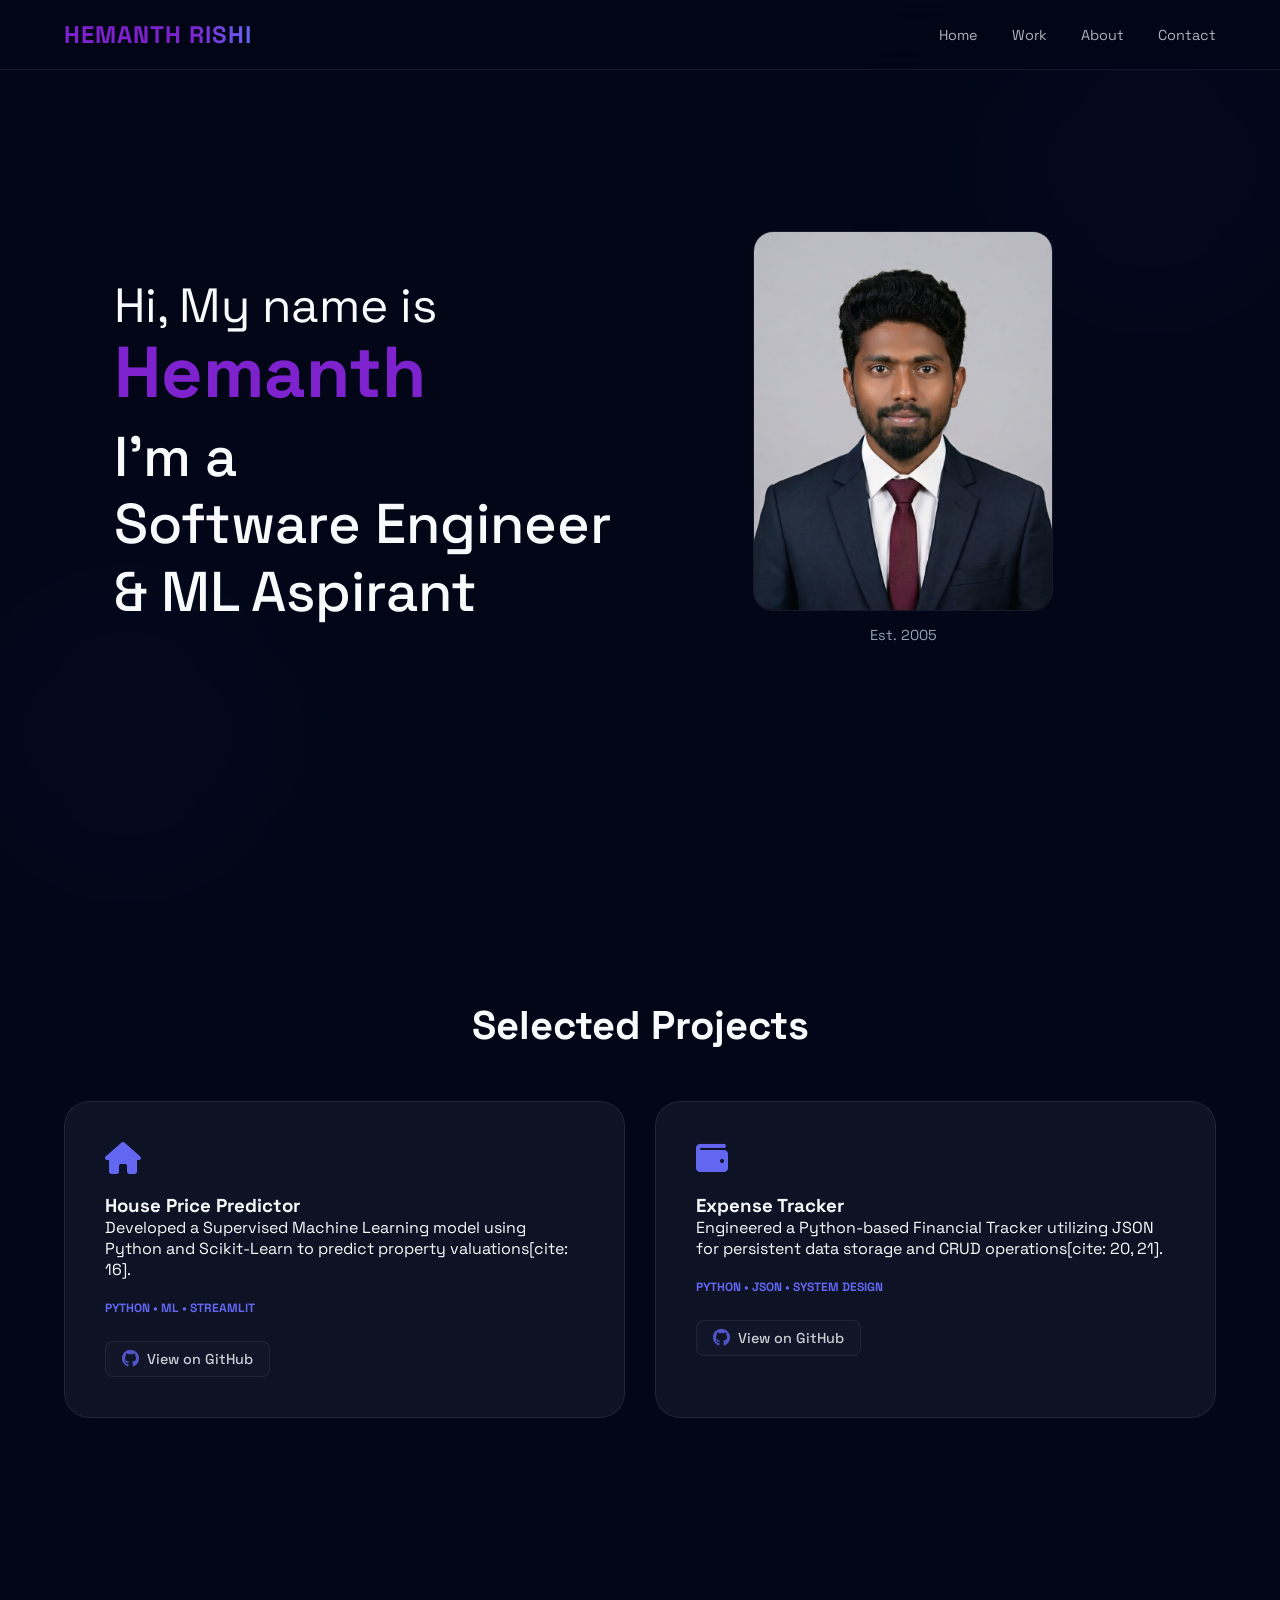
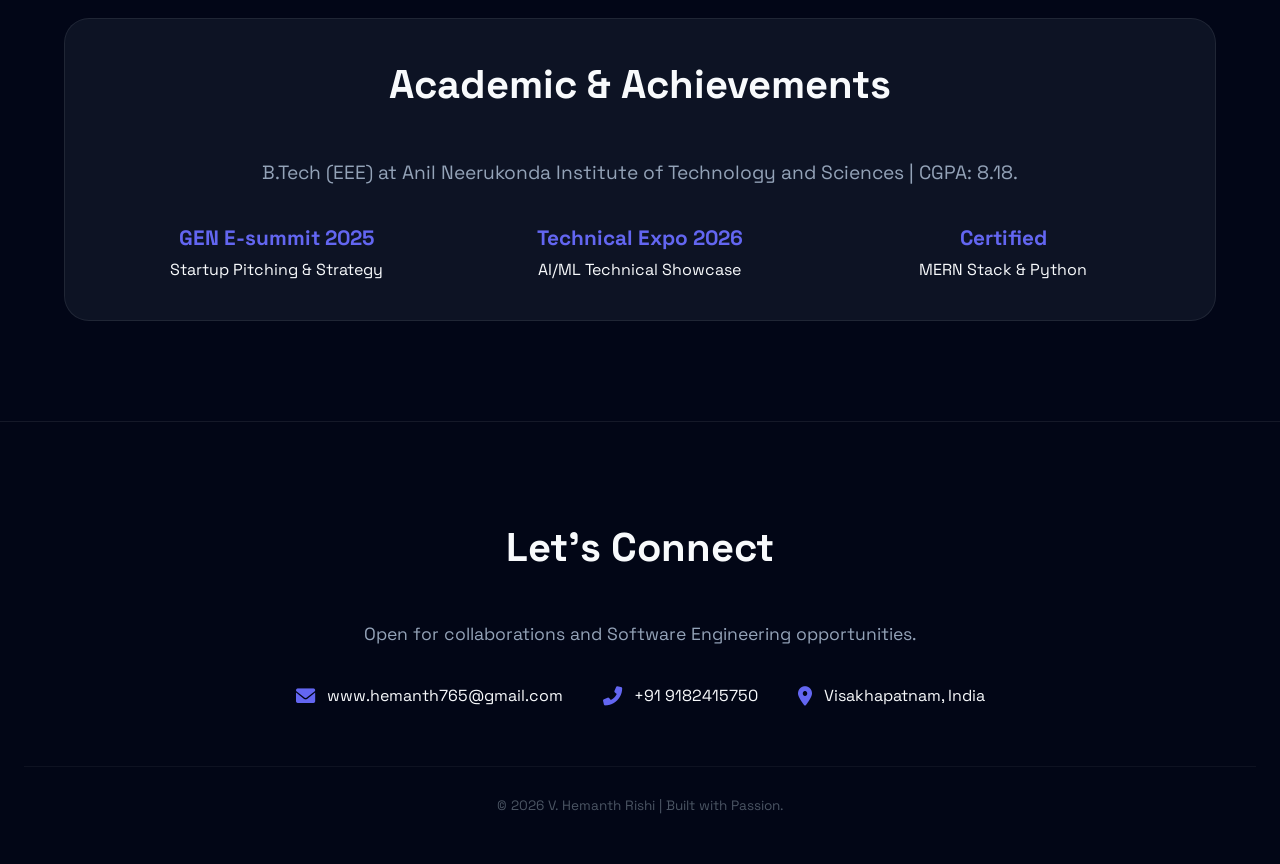
==== index.html @ 0fda550f "Rename portfolio.html to index.html" ====
<!DOCTYPE html>
<html lang="en">
<head>
    <meta charset="UTF-8">
    <meta name="viewport" content="width=device-width, initial-scale=1.0">
    <title>Hemanth Rishi | Software Engineer</title>
    <link rel="stylesheet" href="https://cdnjs.cloudflare.com/ajax/libs/font-awesome/6.0.0/css/all.min.css">
    <link rel="stylesheet" href="styles.css">
    <link rel="icon" href="1774348954784.jpg">
</head>
<body>

    <div class="glow glow-1"></div>
    <div class="glow glow-2"></div>

    <nav>
        <div class="nav-container">
            <div class="logo">
    <a href="#home">HEMANTH <span class="gradient-text">RISHI</span></a>
</div>
            <div class="nav-links">
                <a href="#home">Home</a>
                <a href="#projects">Work</a>
                <a href="#about">About</a>
                <a href="#contact">Contact</a>
            </div>
        </div>
    </nav>

    <header id="home">
        <div class="hero-container">
            <div class="hero-text-side">
                <p class="hero-greeting">Hi, My name is</p>
                <h1 class="accent-name">Hemanth</h1>
                <h2 class="hero-role">I'm a <br> Software Engineer <br> & ML Aspirant</h2>
            </div>

            <div class="hero-image-side">
                <div class="image-wrapper">
                    <img src="1774348954784.jpg" alt="Hemanth Rishi" class="profile-img">
                </div>
                <p class="est-text">Est. 2005</p>
                
            </div>
        </div>
    </header>

    <section id="projects">
    <h2 class="section-title">Selected Projects</h2>
    <div class="grid">
        <div class="glass-card">
            <i class="fas fa-home project-icon"></i>
            <h3>House Price Predictor</h3>
            <p>Developed a Supervised Machine Learning model using Python and Scikit-Learn to predict property valuations[cite: 16].</p>
            <div class="tech-stack">PYTHON • ML • STREAMLIT</div>
            <a href="https://github.com/hemanthrishi217/house_price_predictor" class="github-link" target="_blank">
                <i class="fab fa-github"></i> View on GitHub
            </a>
        </div>

        <div class="glass-card">
            <i class="fas fa-wallet project-icon"></i>
            <h3>Expense Tracker</h3>
            <p>Engineered a Python-based Financial Tracker utilizing JSON for persistent data storage and CRUD operations[cite: 20, 21].</p>
            <div class="tech-stack">PYTHON • JSON • SYSTEM DESIGN</div>
            <a href="https://github.com/hemanthrishi217/expense_tracker" class="github-link" target="_blank">
                <i class="fab fa-github"></i> View on GitHub
            </a>
        </div>
    </div>
</section>

    <section id="about">
        <div class="glass-card full-width">
            <h2 class="section-title">Academic & Achievements</h2>
            <p class="about-highlight">B.Tech (EEE) at Anil Neerukonda Institute of Technology and Sciences | CGPA: 8.18.</p>
            <div class="stats-grid">
                <div class="stat-item">
                    <h4>GEN E-summit 2025</h4>
                    <p>Startup Pitching & Strategy </p>
                </div>
                <div class="stat-item">
                    <h4>Technical Expo 2026</h4>
                    <p>AI/ML Technical Showcase </p>
                </div>
                <div class="stat-item">
                    <h4>Certified</h4>
                    <p>MERN Stack & Python </p>
                </div>
            </div>
        </div>
    </section>

    <footer id="contact">
        <div class="footer-content">
            <h2 class="section-title">Let's Connect</h2>
            <p class="contact-desc">Open for collaborations and Software Engineering opportunities.</p>
            
            <div class="contact-grid">
                <div class="contact-item">
                    <i class="fas fa-envelope"></i>
                    <a href="mailto:www.hemanth765@gmail.com">www.hemanth765@gmail.com </a>
                </div>
                <div class="contact-item">
                    <i class="fas fa-phone-alt"></i>
                    <a href="tel:+919182415750">+91 9182415750 </a>
                </div>
                <div class="contact-item">
                    <i class="fas fa-map-marker-alt"></i>
                    <span>Visakhapatnam, India </span>
                </div>
            </div>
            
            <div class="footer-bottom">
                <p class="copyright">© 2026 V. Hemanth Rishi | Built with Passion.</p>
            </div>
        </div>
    </footer>

</body>
</html>
---- styles.css ----
@import url('https://fonts.googleapis.com/css2?family=Space+Grotesk:wght@300;500;700&display=swap');

:root {
    --primary: #6366f1;
    --accent-purple: #7e22ce;
    --bg: #020617;
    --text: #f8fafc;
    --dim: #94a3b8;
    --border: rgba(255, 255, 255, 0.08);
}

* { margin: 0; padding: 0; box-sizing: border-box; }
html { scroll-behavior: smooth; }
body { 
    font-family: 'Space Grotesk', sans-serif; 
    background-color: var(--bg); 
    color: var(--text);
    overflow-x: hidden;
}

/* Background Glow Effects */
.glow {
    position: fixed;
    width: 40vw;
    height: 40vw;
    background: radial-gradient(circle, rgba(99, 102, 241, 0.05) 0%, transparent 70%);
    border-radius: 50%;
    z-index: -1;
    filter: blur(80px);
}
.glow-1 { top: -10%; right: -10%; }
.glow-2 { bottom: -10%; left: -10%; }

/* Navigation */
nav { 
    background: rgba(2, 6, 23, 0.8); 
    backdrop-filter: blur(15px); 
    position: fixed; 
    width: 100%; 
    top: 0; 
    z-index: 1000; 
    border-bottom: 1px solid var(--border);
}
.nav-container { 
    max-width: 1200px; 
    margin: 0 auto; 
    display: flex; 
    justify-content: space-between; 
    padding: 1.2rem 24px; 
    align-items: center;
}
/* Logo Styling */
.logo {
    font-weight: 700;
    font-size: 1.5rem;
    letter-spacing: 1px;
    text-transform: uppercase;
}

.logo a {
    /* Removes the default blue color and the underline */
    text-decoration: none; 
    color: var(--accent-purple); /* Keeps 'HEMANTH' purple */
    display: inline-block;
    transition: 0.3s ease;
}

/* Gradient effect for 'RISHI' */
.gradient-text {
    background: linear-gradient(to right, var(--accent-purple), #6366f1);
    -webkit-background-clip: text;
    -webkit-text-fill-color: transparent;
    font-weight: 800;
}

/* Hover effect without underline */
.logo a:hover {
    opacity: 0.8;
    transform: scale(1.02); /* Subtle zoom instead of underline */
}
.nav-links a { text-decoration: none; color: var(--text); margin-left: 30px; font-size: 0.9rem; opacity: 0.7; transition: 0.3s; }
.nav-links a:hover { opacity: 1; color: var(--primary); }

/* Hero Section */
header {
    height: 100vh;
    display: flex;
    align-items: center;
    justify-content: center;
}
.hero-container {
    display: flex;
    width: 100%;
    max-width: 1100px;
    justify-content: space-between;
    align-items: center;
    padding: 0 24px;
}
.hero-text-side { flex: 1; text-align: left; }
.hero-greeting { font-size: 3rem; font-weight: 400; margin: 0; }
.accent-name { font-size: 4.5rem; color: var(--accent-purple); font-weight: 700; margin: 0; line-height: 1; }
.hero-role { font-size: 3.5rem; font-weight: 500; line-height: 1.2; margin-top: 15px; }

.hero-image-side { flex: 1; display: flex; flex-direction: column; align-items: center; }
.image-wrapper {
    width: 300px;
    height: 380px;
    border-radius: 20px;
    overflow: hidden;
    margin-bottom: 15px;
    border: 1px solid var(--border);
}
.profile-img { width: 100%; height: 100%; object-fit: cover; }
.est-text { font-size: 0.9rem; color: var(--dim); margin-bottom: 25px; }

/* Resume Button */
.resume-btn {
    text-decoration: none;
    color: #3b82f6;
    padding: 12px 35px;
    border: 1.5px solid #1e3a8a;
    border-radius: 12px;
    font-weight: 600;
    transition: 0.3s;
}
.resume-btn:hover { background: rgba(30, 58, 138, 0.2); transform: translateY(-3px); }

/* Sections */
section { padding: 100px 24px; max-width: 1200px; margin: 0 auto; }
.section-title { font-size: 2.5rem; margin-bottom: 50px; text-align: center; }
.grid { display: grid; grid-template-columns: repeat(auto-fit, minmax(320px, 1fr)); gap: 30px; }
.glass-card { background: rgba(30, 41, 59, 0.4); padding: 40px; border-radius: 25px; border: 1px solid var(--border); transition: 0.3s; }
.glass-card:hover { transform: translateY(-8px); border-color: var(--primary); }
.project-icon { font-size: 2rem; color: var(--primary); margin-bottom: 20px; }
.tech-stack { margin-top: 20px; font-size: 0.75rem; color: var(--primary); font-weight: 700; }
/* GitHub Link Styling in Cards */
.github-link {
    display: inline-flex;
    align-items: center;
    gap: 8px;
    margin-top: 25px;
    text-decoration: none;
    color: var(--text);
    font-size: 0.9rem;
    font-weight: 500;
    opacity: 0.8;
    transition: 0.3s ease;
    padding: 8px 16px;
    border: 1px solid var(--border);
    border-radius: 8px;
    background: rgba(255, 255, 255, 0.02);
}

.github-link i {
    font-size: 1.1rem;
    color: var(--primary);
}

.github-link:hover {
    opacity: 1;
    background: rgba(99, 102, 241, 0.1);
    border-color: var(--primary);
    transform: translateX(5px); /* Subtle slide effect */
}

/* About Stats */
.full-width { text-align: center; }
.about-highlight { font-size: 1.2rem; color: var(--dim); margin-bottom: 40px; }
.stats-grid { display: grid; grid-template-columns: repeat(3, 1fr); gap: 20px; }
.stat-item h4 { color: var(--primary); font-size: 1.3rem; margin-bottom: 8px; }

/* Contact Footer */
footer { border-top: 1px solid var(--border); padding: 100px 24px 50px; background: rgba(2, 6, 23, 0.5); text-align: center; }
.contact-desc { color: var(--dim); margin-bottom: 40px; font-size: 1.1rem; }
.contact-grid { display: flex; justify-content: center; flex-wrap: wrap; gap: 40px; margin-bottom: 60px; }
.contact-item { display: flex; align-items: center; gap: 12px; }
.contact-item i { color: var(--primary); font-size: 1.2rem; }
.contact-item a { text-decoration: none; color: var(--text); transition: 0.3s; }
.contact-item a:hover { color: var(--primary); }
.footer-bottom { margin-top: 40px; padding-top: 30px; border-top: 1px solid rgba(255, 255, 255, 0.05); }
.copyright { font-size: 0.85rem; color: #4b5563; }

/* Responsive */
@media (max-width: 768px) {
    .hero-container { flex-direction: column; text-align: center; padding-top: 80px; }
    .hero-text-side { text-align: center; margin-bottom: 50px; }
    .hero-greeting, .hero-role { font-size: 2.2rem; }
    .accent-name { font-size: 3.5rem; }
    .stats-grid { grid-template-columns: 1fr; }
    .contact-grid { flex-direction: column; align-items: center; gap: 20px; }
}
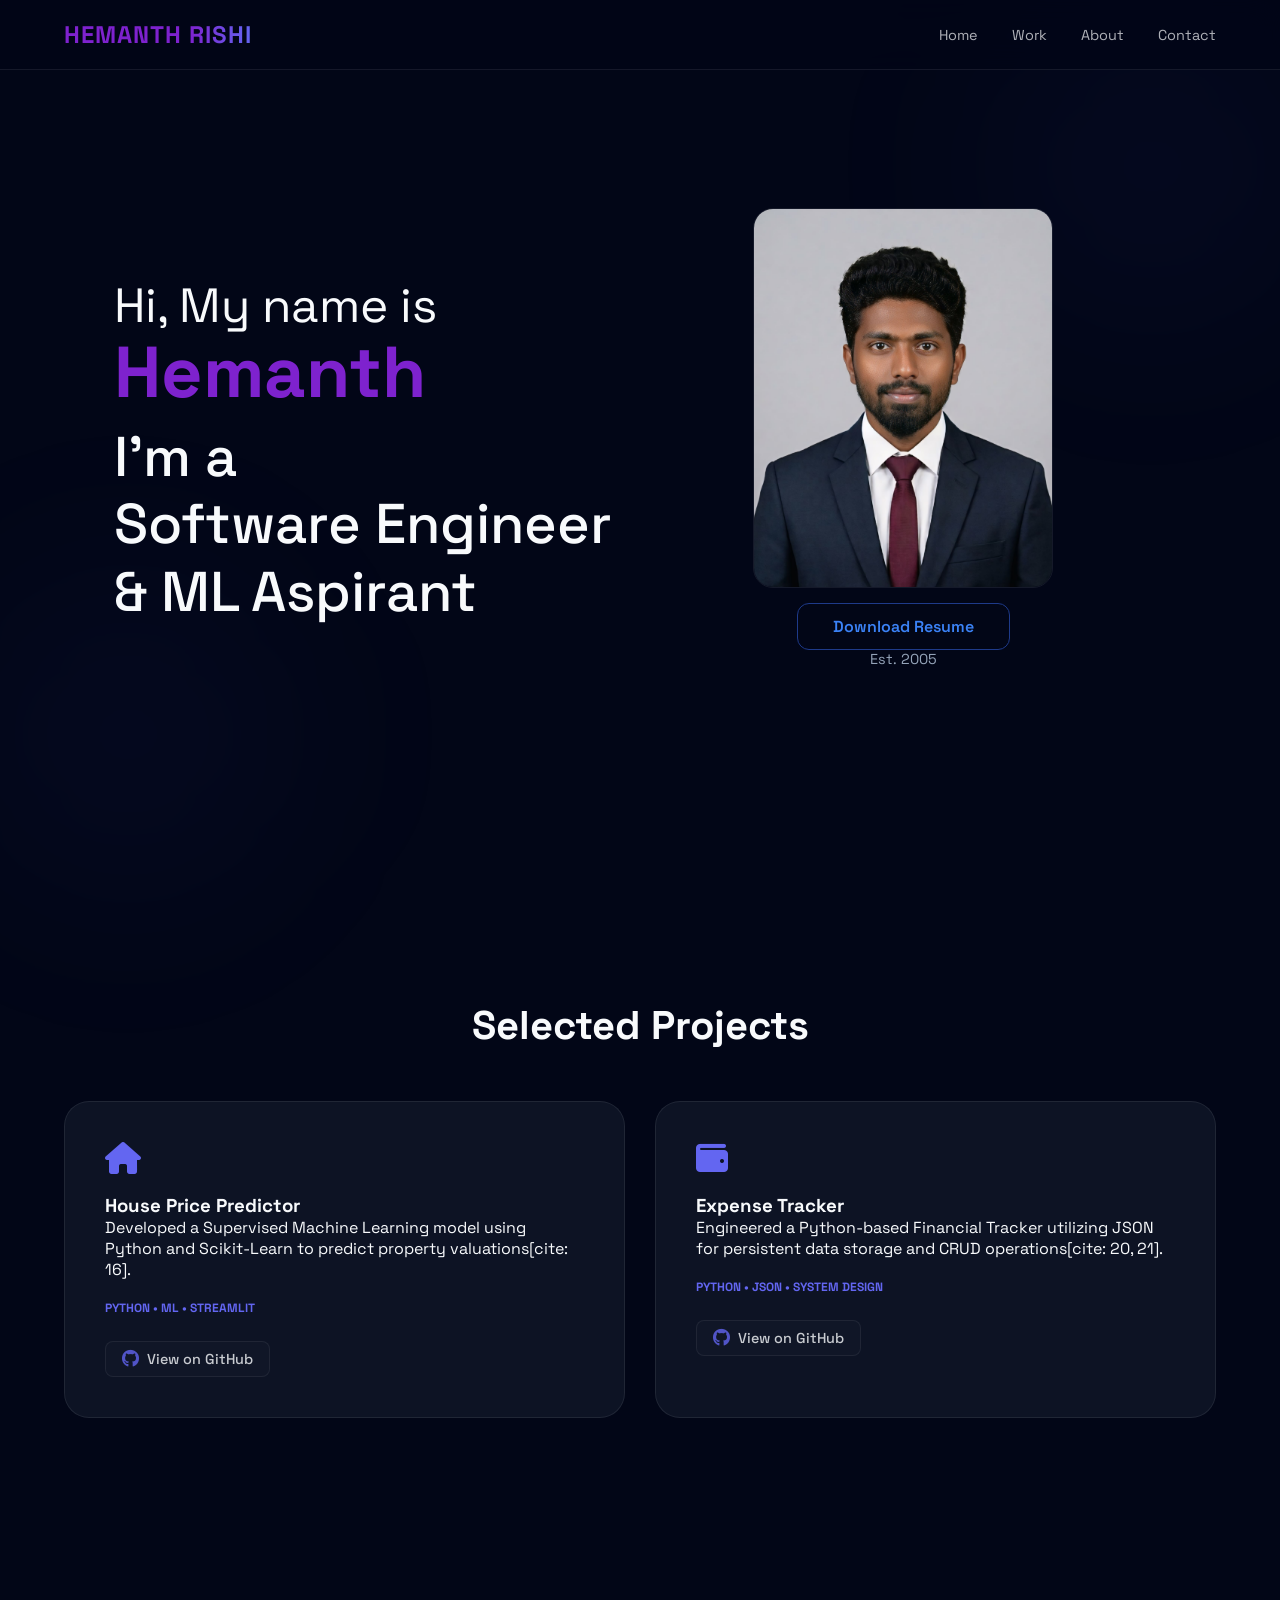
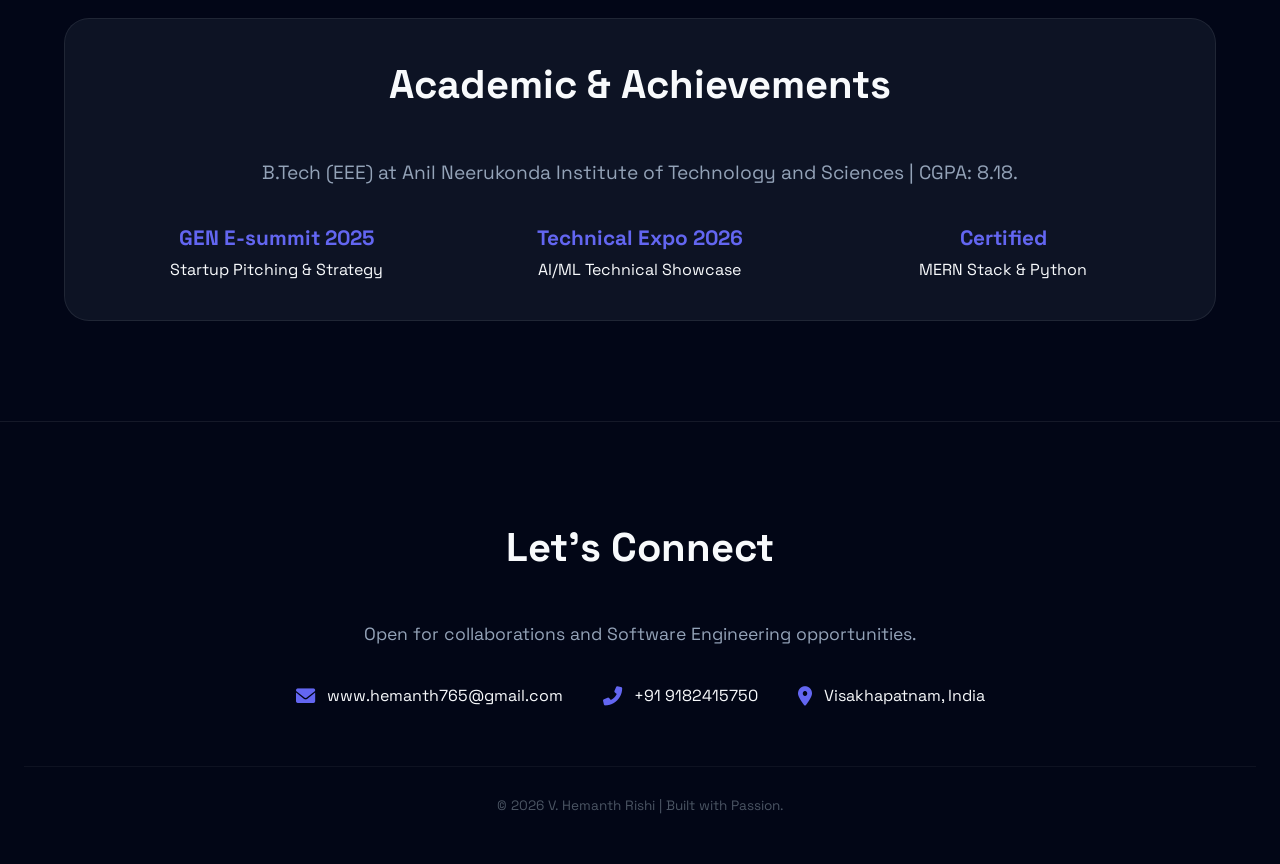
==== commit 853e5755: "Update index.html" ====
--- a/index.html
+++ b/index.html
@@ -39,6 +39,7 @@
                 <div class="image-wrapper">
                     <img src="1774348954784.jpg" alt="Hemanth Rishi" class="profile-img">
                 </div>
+                <a href="hemanth_resume.pdf" class="resume-btn" download>Download Resume</a>
                 <p class="est-text">Est. 2005</p>
                 
             </div>
